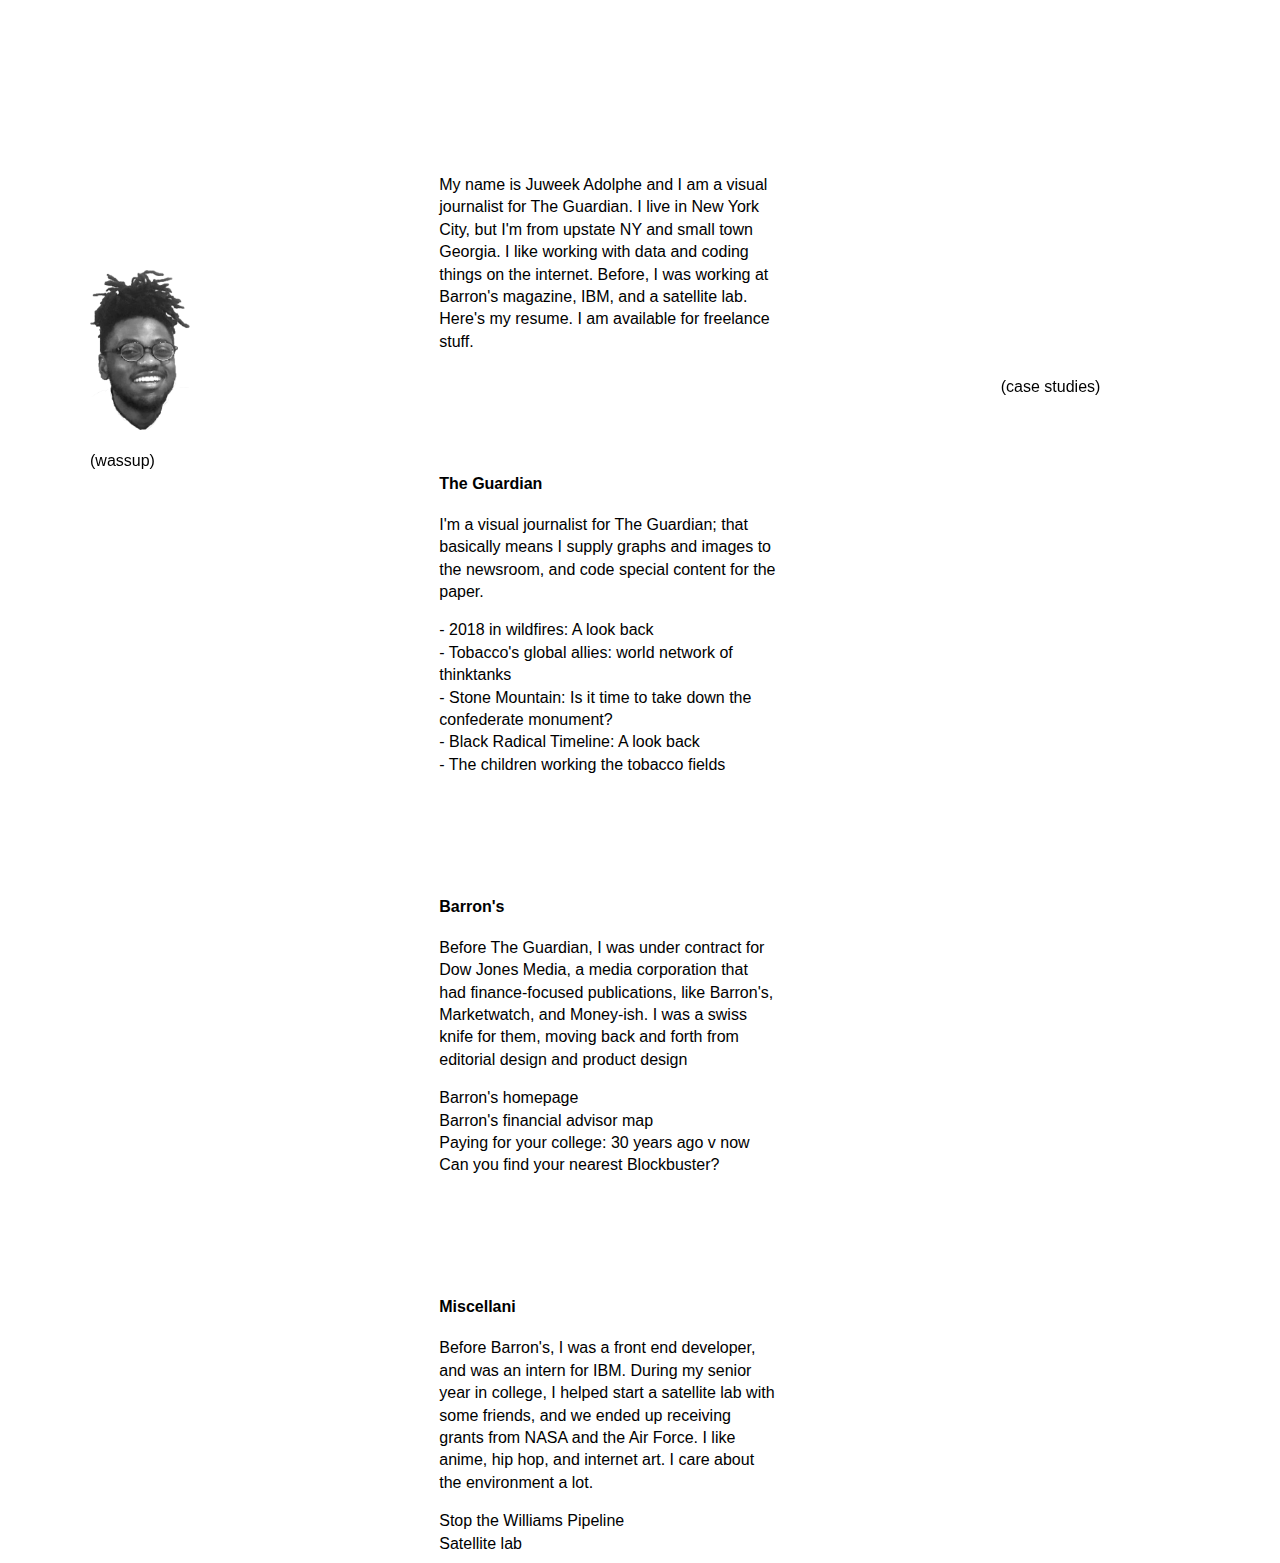
==== index.html @ 6930a3f5 "changed copy" ====
<!doctype html>

<html lang="en">
<head>
  <meta charset="utf-8">

  <title>Wassup</title>
  <meta name="description" content="Portfolio">
  <meta name="author" content="Juweek">

  <link rel="stylesheet" type="text/css" href="css/main.css">


  <!--[if lt IE 9]>
  <script src="https://cdnjs.cloudflare.com/ajax/libs/html5shiv/3.7.3/html5shiv.js"></script>
  <![endif]-->
</head>

<body>

  <div class="l-wrap">
    <div class="left-middle-right">
      <div class="grid-item left">
        <img src="./img/me.png">
        <p>(wassup)</p>
      </div>
      <div class="grid-item middle">
        <p>My name is Juweek Adolphe and I am a visual journalist for The Guardian. I live in New York City, but I'm from upstate NY and small town Georgia. I like working with data and coding things on the internet. Before, I was working at Barron's magazine, IBM, and a satellite lab. Here's my resume. I am available for freelance stuff.</p>
        <h4>The Guardian</h4>
        <p>I'm a visual journalist for The Guardian; that basically means I supply graphs and images to the newsroom, and code special content for the paper.</p>
        <ul>
            <li>- 2018 in wildfires: A look back</li>
        <li>- Tobacco's global allies: world network of thinktanks</li>
          <li>- Stone Mountain: Is it time to take down the confederate monument?</li>
          <li>- Black Radical Timeline: A look back</li>
          <li>- The children working the tobacco fields</li>
        </ul>
        <h4>Barron's</h4>
        <p>Before The Guardian, I was under contract for Dow Jones Media, a media corporation that had finance-focused publications, like Barron's, Marketwatch, and Money-ish. I was a swiss knife for them, moving back and forth from editorial design and product design</p>
        <ul>
          <li>Barron's homepage</li>
          <li>Barron's financial advisor map</li>
          <li>Paying for your college: 30 years ago v now</li>
          <li>Can you find your nearest Blockbuster?</li>
        </ul>
        <h4>Miscellani</h4>
        <p>Before Barron's, I was a front end developer, and was an intern for IBM. During my senior year in college, I helped start a satellite lab with some friends, and we ended up receiving grants from NASA and the Air Force. I like anime, hip hop, and internet art. I care about the environment a lot.</p>
        <ul>
        <li>Stop the Williams Pipeline</li>
          <li>Satellite lab</li>
        </ul>
      </div>
      <div class="grid-item right">
        <p>(case studies)</p>
      </div>

    </div>
  </div>

</body>
</html>
---- css/main.css ----
@font-face {
    font-family: 'Questrial';
    src: url('./fonts/questrial-regular-webfont.woff2') format('woff2'),
         url('./fonts/questrial-regular-webfont.woff') format('woff');
    font-weight: normal;
    font-style: normal;

}

html {
  box-sizing: border-box;
}

*,
*:before,
*:after {
  box-sizing: inherit;
}

.l-wrap {
  max-width: 1140px;
  margin-right: auto;
  margin-left: auto;
}

.left-middle-right:after {
  display: table;
  clear: both;
  content: ' ';
}

.grid-item {
  width: calc((100% - 40px * 3) / 3);
  margin-right: 20px;
  margin-left: 20px;
  float: left;
}

.left {
  width: 16.6%;
  float: left;
  position: sticky;
  top: 30%;
}

.middle {
  padding-top: 150px;
  padding-left: 120px;
  width: 40.2%;
  float: left;
}

.right {
  width: 16.6%;
  float: right;
  position: sticky;
  top: 40%;
}

h4 {
  padding-top: 100px;
}

ul {
  list-style-type: none;
  margin: 0;
  padding: 0;
}

p, ul {
font-family: 'Questrial', Arial, sans-serif;
font-weight:normal;
font-style:normal;
font-size: 1em;
line-height: 1.4em;
}

h4 {
font-family: 'Questrial', Arial, sans-serif;
font-weight: bold;
font-style:normal;
font-size: 1em;
}

img {
  width: 100px;
  height: 160px;
}
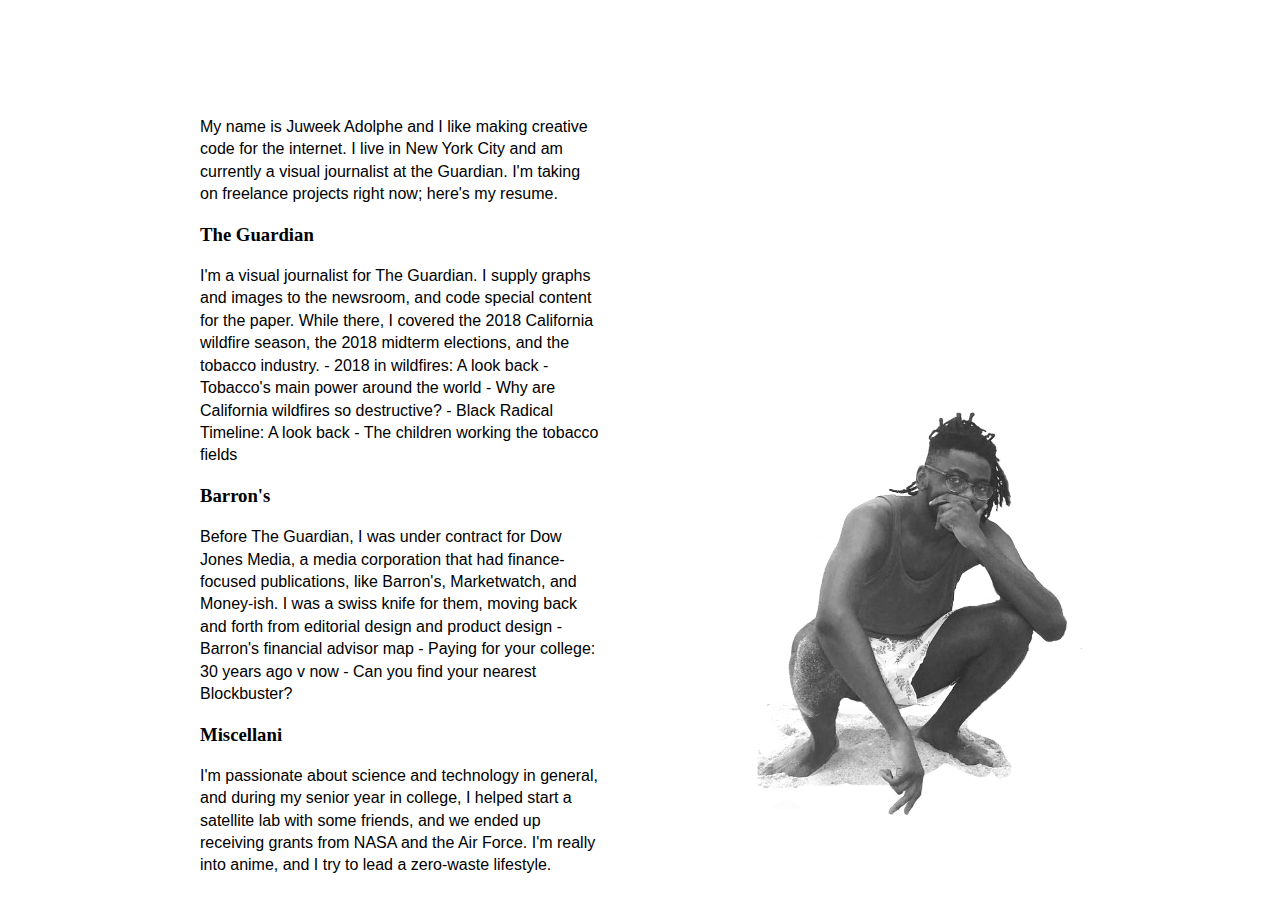
==== commit 7f48c461: "added images, rewrote copy" ====
--- a/index.html
+++ b/index.html
@@ -2,60 +2,51 @@
 
 <html lang="en">
 <head>
-  <meta charset="utf-8">
+    <meta charset="utf-8">
 
-  <title>Wassup</title>
-  <meta name="description" content="Portfolio">
-  <meta name="author" content="Juweek">
+    <title>Wassup</title>
+    <meta name="description" content="Portfolio">
+    <meta name="author" content="Juweek">
 
-  <link rel="stylesheet" type="text/css" href="css/main.css">
+    <link rel="stylesheet" type="text/css" href="css/main.css">
 
 
-  <!--[if lt IE 9]>
-  <script src="https://cdnjs.cloudflare.com/ajax/libs/html5shiv/3.7.3/html5shiv.js"></script>
-  <![endif]-->
+    <!--[if lt IE 9]>
+    <script src="https://cdnjs.cloudflare.com/ajax/libs/html5shiv/3.7.3/html5shiv.js"></script>
+    <![endif]-->
 </head>
 
 <body>
 
-  <div class="l-wrap">
-    <div class="left-middle-right">
-      <div class="grid-item left">
-        <img src="./img/me.png">
-        <p>(wassup)</p>
-      </div>
-      <div class="grid-item middle">
-        <p>My name is Juweek Adolphe and I am a visual journalist for The Guardian. I live in New York City, but I'm from upstate NY and small town Georgia. I like working with data and coding things on the internet. Before, I was working at Barron's magazine, IBM, and a satellite lab. Here's my resume. I am available for freelance stuff.</p>
-        <h4>The Guardian</h4>
-        <p>I'm a visual journalist for The Guardian; that basically means I supply graphs and images to the newsroom, and code special content for the paper.</p>
-        <ul>
-            <li>- 2018 in wildfires: A look back</li>
-        <li>- Tobacco's global allies: world network of thinktanks</li>
-          <li>- Stone Mountain: Is it time to take down the confederate monument?</li>
-          <li>- Black Radical Timeline: A look back</li>
-          <li>- The children working the tobacco fields</li>
-        </ul>
-        <h4>Barron's</h4>
-        <p>Before The Guardian, I was under contract for Dow Jones Media, a media corporation that had finance-focused publications, like Barron's, Marketwatch, and Money-ish. I was a swiss knife for them, moving back and forth from editorial design and product design</p>
-        <ul>
-          <li>Barron's homepage</li>
-          <li>Barron's financial advisor map</li>
-          <li>Paying for your college: 30 years ago v now</li>
-          <li>Can you find your nearest Blockbuster?</li>
-        </ul>
-        <h4>Miscellani</h4>
-        <p>Before Barron's, I was a front end developer, and was an intern for IBM. During my senior year in college, I helped start a satellite lab with some friends, and we ended up receiving grants from NASA and the Air Force. I like anime, hip hop, and internet art. I care about the environment a lot.</p>
-        <ul>
-        <li>Stop the Williams Pipeline</li>
-          <li>Satellite lab</li>
-        </ul>
-      </div>
-      <div class="grid-item right">
-        <p>(case studies)</p>
-      </div>
+    <div class="body_container">
+        <div class="fixed_image">
+            <img src="img/juweek.png">
+        </div>
+        <div class="content">
+            <p>My name is Juweek Adolphe and I like making creative code for the internet. I live in New York City and am currently a visual journalist at the Guardian. I'm taking on freelance projects right now; here's my resume.</p>
 
-    </div>
-  </div>
+            <h3>The Guardian</h3>
+            <p>I'm a visual journalist for The Guardian. I supply graphs and images to the newsroom, and code special content for the paper. While there, I covered the 2018 California wildfire season, the 2018 midterm elections, and the tobacco industry.
 
-</body>
-</html>
+                - 2018 in wildfires: A look back
+                - Tobacco's main power around the world
+                - Why are California wildfires so destructive?
+                - Black Radical Timeline: A look back
+                - The children working the tobacco fields</p>
+            </p>
+
+            <h3>Barron's</h3>
+            <p>Before The Guardian, I was under contract for Dow Jones Media, a media corporation that had finance-focused publications, like Barron's, Marketwatch, and Money-ish. I was a swiss knife for them, moving back and forth from editorial design and product design
+
+                - Barron's financial advisor map
+                - Paying for your college: 30 years ago v now
+                - Can you find your nearest Blockbuster?
+            </p>
+
+            <h3>Miscellani</h3>
+            <p>I'm passionate about science and technology in general, and during my senior year in college, I helped start a satellite lab with some friends, and we ended up receiving grants from NASA and the Air Force. I'm really into anime, and I try to lead a zero-waste lifestyle.
+            </p>
+        </div>
+
+    </body>
+    </html>
--- a/css/main.css
+++ b/css/main.css
@@ -82,7 +82,22 @@
 font-size: 1em;
 }
 
-img {
-  width: 100px;
-  height: 160px;
+.body_container {
+    display: flex;
+    flex-direction: column;
 }
+
+.content {
+    max-width: 400px;
+    position: absolute;
+    top: 100px;
+    left: 200px;
+}
+
+.fixed_image img {
+    position: absolute;
+    bottom: 0px;
+    right: 0;
+    max-height: 650px;
+
+}
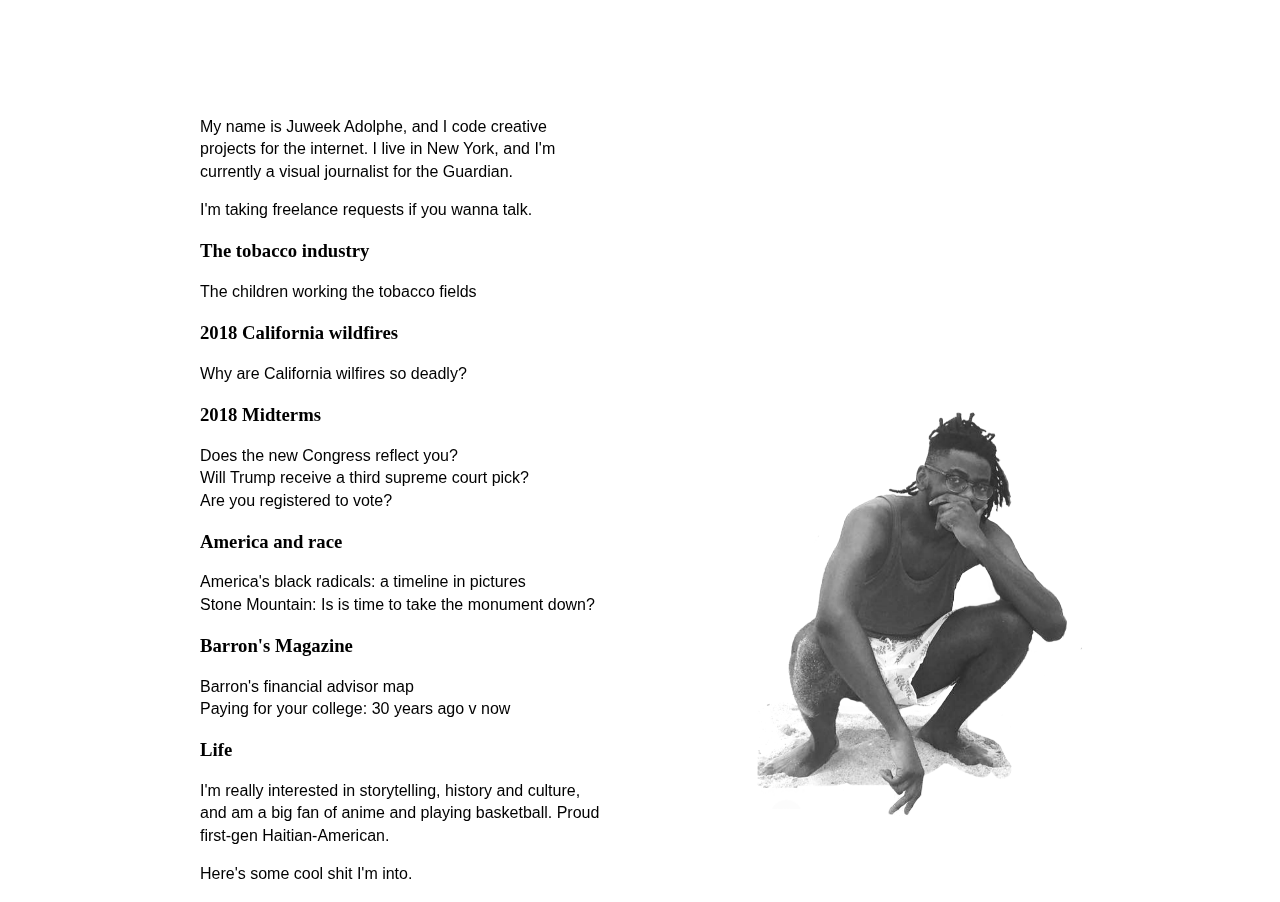
==== commit d29eb612: "changed content to be list" ====
--- a/index.html
+++ b/index.html
@@ -23,28 +23,42 @@
             <img src="img/juweek.png">
         </div>
         <div class="content">
-            <p>My name is Juweek Adolphe and I like making creative code for the internet. I live in New York City and am currently a visual journalist at the Guardian. I'm taking on freelance projects right now; here's my resume.</p>
+            <p>My name is Juweek Adolphe, and I code creative projects for the internet. I live in New York, and I'm currently a visual journalist for the Guardian.</p>
 
-            <h3>The Guardian</h3>
-            <p>I'm a visual journalist for The Guardian. I supply graphs and images to the newsroom, and code special content for the paper. While there, I covered the 2018 California wildfire season, the 2018 midterm elections, and the tobacco industry.
+            <p>I'm taking freelance requests if you wanna talk.</p>
 
-                - 2018 in wildfires: A look back
-                - Tobacco's main power around the world
-                - Why are California wildfires so destructive?
-                - Black Radical Timeline: A look back
-                - The children working the tobacco fields</p>
-            </p>
+            <h3>The tobacco industry</h3>
+            <ul>
+                <li>The children working the tobacco fields</li>
+            </ul>
 
-            <h3>Barron's</h3>
-            <p>Before The Guardian, I was under contract for Dow Jones Media, a media corporation that had finance-focused publications, like Barron's, Marketwatch, and Money-ish. I was a swiss knife for them, moving back and forth from editorial design and product design
+            <h3>2018 California wildfires</h3>
+            <ul>
+                <li>Why are California wilfires so deadly?</li>
+            </ul>
 
-                - Barron's financial advisor map
-                - Paying for your college: 30 years ago v now
-                - Can you find your nearest Blockbuster?
-            </p>
+            <h3>2018 Midterms</h3>
+            <ul>
+                <li>Does the new Congress reflect you?</li>
+                <li>Will Trump receive a third supreme court pick?</li>
+                <li>Are you registered to vote?</li>
+            </ul>
 
-            <h3>Miscellani</h3>
-            <p>I'm passionate about science and technology in general, and during my senior year in college, I helped start a satellite lab with some friends, and we ended up receiving grants from NASA and the Air Force. I'm really into anime, and I try to lead a zero-waste lifestyle.
+            <h3>America and race</h3>
+            <ul>
+                <li>America's black radicals: a timeline in pictures</li>
+                <li>Stone Mountain: Is is time to take the monument down?</li>
+            </ul>
+
+            <h3>Barron's Magazine</h3>
+            <ul>
+                <li>Barron's financial advisor map</li>
+                <li>Paying for your college: 30 years ago v now</li>
+            </ul>
+
+            <h3>Life</h3>
+            <p>I'm really interested in storytelling, history and culture, and am a big fan of anime and playing basketball. Proud first-gen Haitian-American.</p>
+            <p>Here's some cool shit I'm into.
             </p>
         </div>
 
--- a/css/main.css
+++ b/css/main.css
@@ -95,7 +95,7 @@
 }
 
 .fixed_image img {
-    position: absolute;
+    position: fixed;
     bottom: 0px;
     right: 0;
     max-height: 650px;
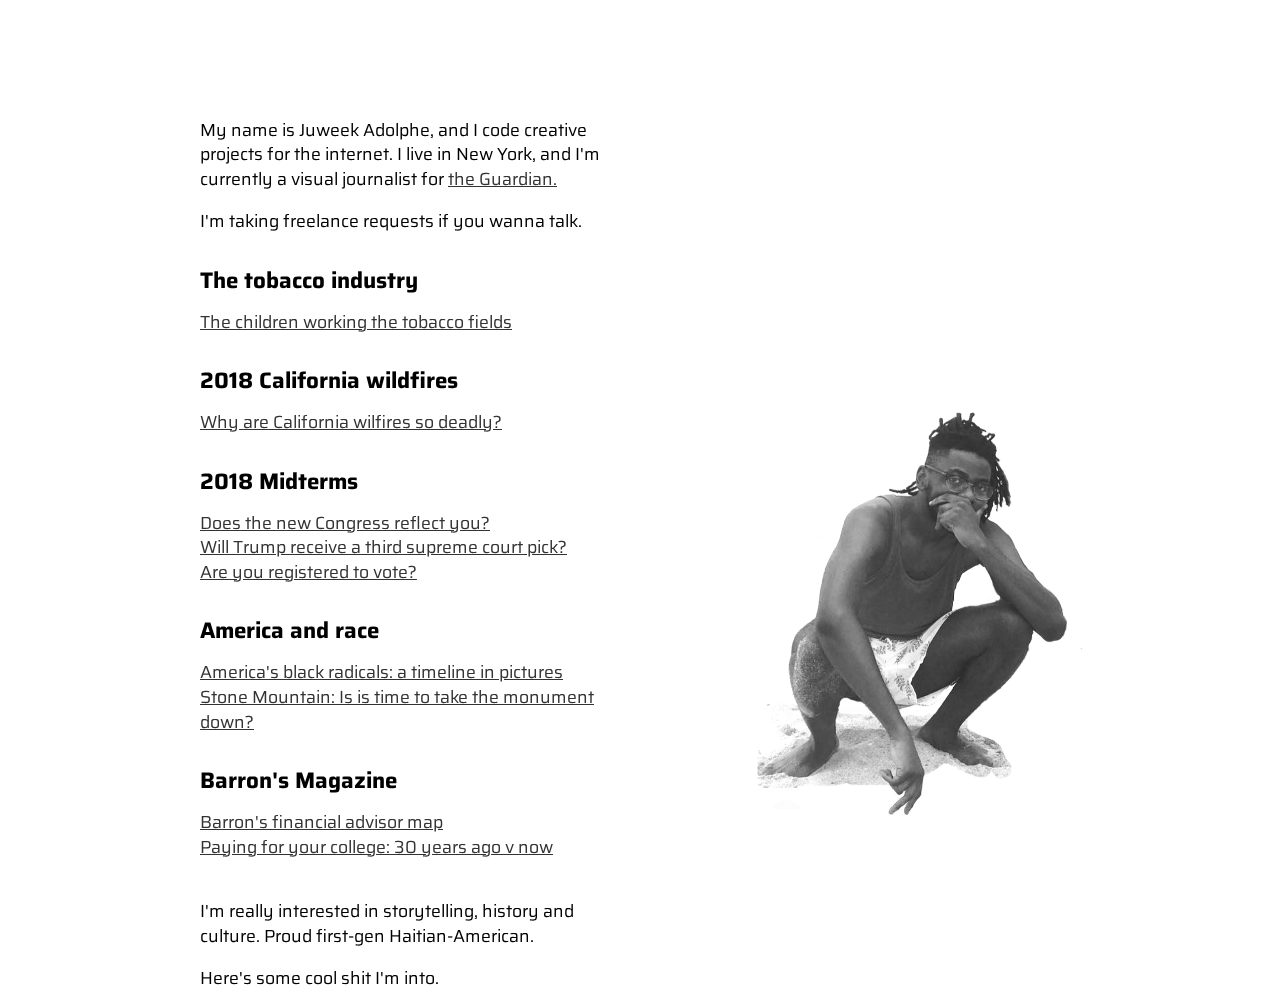
==== commit 663557d5: "added links and basic styling" ====
--- a/index.html
+++ b/index.html
@@ -9,6 +9,7 @@
     <meta name="author" content="Juweek">
 
     <link rel="stylesheet" type="text/css" href="css/main.css">
+    <link href="https://fonts.googleapis.com/css?family=Saira:400,700" rel="stylesheet">
 
 
     <!--[if lt IE 9]>
@@ -23,41 +24,40 @@
             <img src="img/juweek.png">
         </div>
         <div class="content">
-            <p>My name is Juweek Adolphe, and I code creative projects for the internet. I live in New York, and I'm currently a visual journalist for the Guardian.</p>
+            <p>My name is Juweek Adolphe, and I code creative projects for the internet. I live in New York, and I'm currently a visual journalist for <a href="https://www.theguardian.com/us">the Guardian.</a></p>
 
             <p>I'm taking freelance requests if you wanna talk.</p>
 
             <h3>The tobacco industry</h3>
             <ul>
-                <li>The children working the tobacco fields</li>
+                <li><a href="https://www.theguardian.com/world/ng-interactive/2018/jun/25/tobacco-industry-child-labour-malawi-special-report">The children working the tobacco fields</a></li>
             </ul>
 
             <h3>2018 California wildfires</h3>
             <ul>
-                <li>Why are California wilfires so deadly?</li>
+                <li><a href="https://www.theguardian.com/world/ng-interactive/2018/sep/20/why-are-california-wildfires-so-bad-interactive">Why are California wilfires so deadly?</a></li>
             </ul>
 
             <h3>2018 Midterms</h3>
             <ul>
-                <li>Does the new Congress reflect you?</li>
-                <li>Will Trump receive a third supreme court pick?</li>
-                <li>Are you registered to vote?</li>
+                <li><a href="https://www.theguardian.com/us-news/ng-interactive/2018/nov/15/new-congress-us-house-of-representatives-senate">Does the new Congress reflect you?</a></li>
+                <li><a href="https://www.theguardian.com/law/ng-interactive/2018/jul/09/supreme-court-justice-trump-third-pick-possible">Will Trump receive a third supreme court pick?</a></li>
+                <li><a href="https://www.theguardian.com/us-news/ng-interactive/2018/sep/17/voter-registration-midterms-2018-how-to#alabama">Are you registered to vote?</a></li>
             </ul>
 
             <h3>America and race</h3>
             <ul>
-                <li>America's black radicals: a timeline in pictures</li>
-                <li>Stone Mountain: Is is time to take the monument down?</li>
+                <li><a href="https://www.theguardian.com/us-news/ng-interactive/2018/jul/30/america-black-radicals-timeline-in-pictures">America's black radicals: a timeline in pictures</a></li>
+                <li><a href="https://www.theguardian.com/cities/ng-interactive/2018/oct/24/stone-mountain-is-it-time-to-remove-americas-biggest-confederate-memorial">Stone Mountain: Is is time to take the monument down?</a></li>
             </ul>
 
             <h3>Barron's Magazine</h3>
             <ul>
-                <li>Barron's financial advisor map</li>
-                <li>Paying for your college: 30 years ago v now</li>
+                <li><a href="https://www.barrons.com/directory?mod=BOL_HP_FAD">Barron's financial advisor map</a></li>
+                <li><a href="https://www.marketwatch.com/graphics/college-debt-now-and-then/">Paying for your college: 30 years ago v now</a></li>
             </ul>
 
-            <h3>Life</h3>
-            <p>I'm really interested in storytelling, history and culture, and am a big fan of anime and playing basketball. Proud first-gen Haitian-American.</p>
+            <p>I'm really interested in storytelling, history and culture. Proud first-gen Haitian-American.</p>
             <p>Here's some cool shit I'm into.
             </p>
         </div>
--- a/css/main.css
+++ b/css/main.css
@@ -68,18 +68,32 @@
 }
 
 p, ul {
-font-family: 'Questrial', Arial, sans-serif;
+font-family: 'Saira', Arial, sans-serif;
 font-weight:normal;
 font-style:normal;
-font-size: 1em;
+font-size: 1.1em;
 line-height: 1.4em;
 }
 
-h4 {
-font-family: 'Questrial', Arial, sans-serif;
+ul{
+    margin-bottom: 40px;
+}
+
+a, a:visited {
+    color: #333333;
+}
+
+a:hover {
+    color: #F95659;
+}
+
+h3 {
+font-family: 'Saira', Arial, sans-serif;
 font-weight: bold;
 font-style:normal;
-font-size: 1em;
+font-size: 1.4em;
+line-height: .6em;
+margin-top: 40px;
 }
 
 .body_container {
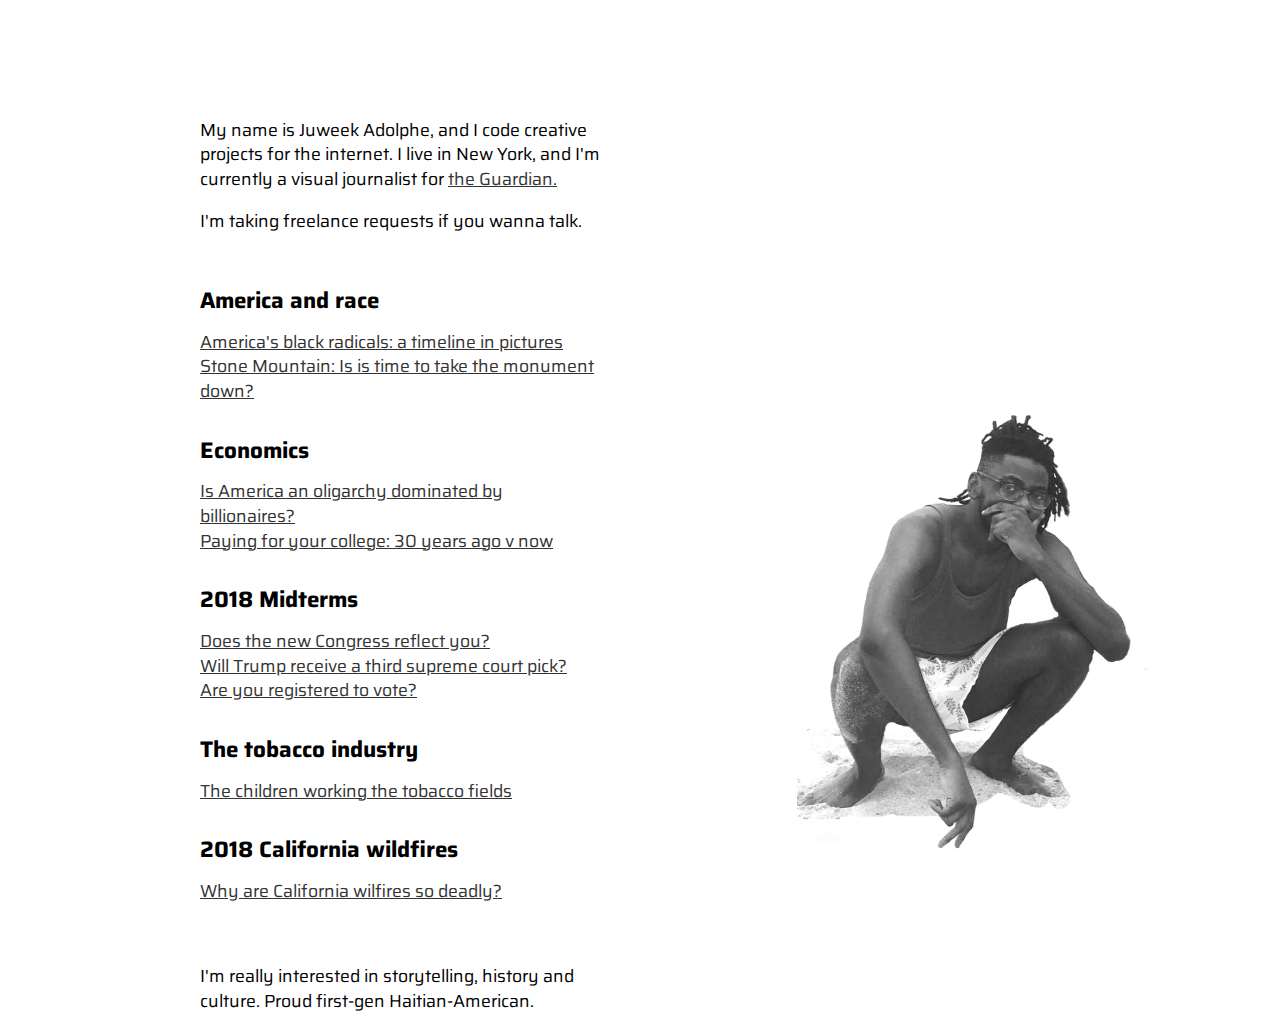
==== commit b424486d: "copy changes" ====
--- a/index.html
+++ b/index.html
@@ -28,39 +28,40 @@
 
             <p>I'm taking freelance requests if you wanna talk.</p>
 
-            <h3>The tobacco industry</h3>
-            <ul>
-                <li><a href="https://www.theguardian.com/world/ng-interactive/2018/jun/25/tobacco-industry-child-labour-malawi-special-report">The children working the tobacco fields</a></li>
-            </ul>
+            <div class="portfolio">
+                <h3>America and race</h3>
+                <ul>
+                    <li><a href="https://www.theguardian.com/us-news/ng-interactive/2018/jul/30/america-black-radicals-timeline-in-pictures">America's black radicals: a timeline in pictures</a></li>
+                    <li><a href="https://www.theguardian.com/cities/ng-interactive/2018/oct/24/stone-mountain-is-it-time-to-remove-americas-biggest-confederate-memorial">Stone Mountain: Is is time to take the monument down?</a></li>
+                </ul>
 
-            <h3>2018 California wildfires</h3>
-            <ul>
-                <li><a href="https://www.theguardian.com/world/ng-interactive/2018/sep/20/why-are-california-wildfires-so-bad-interactive">Why are California wilfires so deadly?</a></li>
-            </ul>
+                <h3>Economics</h3>
+                <ul>
+                    <li><a href="https://www.theguardian.com/us-news/ng-interactive/2018/sep/26/america-oligarchy-dominated-billionaires-big-money-series">Is America an oligarchy dominated by billionaires?</a></li>
+                    <li><a href="https://www.marketwatch.com/graphics/college-debt-now-and-then/">Paying for your college: 30 years ago v now</a></li>
+                </ul>
 
-            <h3>2018 Midterms</h3>
-            <ul>
-                <li><a href="https://www.theguardian.com/us-news/ng-interactive/2018/nov/15/new-congress-us-house-of-representatives-senate">Does the new Congress reflect you?</a></li>
-                <li><a href="https://www.theguardian.com/law/ng-interactive/2018/jul/09/supreme-court-justice-trump-third-pick-possible">Will Trump receive a third supreme court pick?</a></li>
-                <li><a href="https://www.theguardian.com/us-news/ng-interactive/2018/sep/17/voter-registration-midterms-2018-how-to#alabama">Are you registered to vote?</a></li>
-            </ul>
+                <h3>2018 Midterms</h3>
+                <ul>
+                    <li><a href="https://www.theguardian.com/us-news/ng-interactive/2018/nov/15/new-congress-us-house-of-representatives-senate">Does the new Congress reflect you?</a></li>
+                    <li><a href="https://www.theguardian.com/law/ng-interactive/2018/jul/09/supreme-court-justice-trump-third-pick-possible">Will Trump receive a third supreme court pick?</a></li>
+                    <li><a href="https://www.theguardian.com/us-news/ng-interactive/2018/sep/17/voter-registration-midterms-2018-how-to#alabama">Are you registered to vote?</a></li>
+                </ul>
 
-            <h3>America and race</h3>
-            <ul>
-                <li><a href="https://www.theguardian.com/us-news/ng-interactive/2018/jul/30/america-black-radicals-timeline-in-pictures">America's black radicals: a timeline in pictures</a></li>
-                <li><a href="https://www.theguardian.com/cities/ng-interactive/2018/oct/24/stone-mountain-is-it-time-to-remove-americas-biggest-confederate-memorial">Stone Mountain: Is is time to take the monument down?</a></li>
-            </ul>
+                <h3>The tobacco industry</h3>
+                <ul>
+                    <li><a href="https://www.theguardian.com/world/ng-interactive/2018/jun/25/tobacco-industry-child-labour-malawi-special-report">The children working the tobacco fields</a></li>
+                </ul>
 
-            <h3>Barron's Magazine</h3>
-            <ul>
-                <li><a href="https://www.barrons.com/directory?mod=BOL_HP_FAD">Barron's financial advisor map</a></li>
-                <li><a href="https://www.marketwatch.com/graphics/college-debt-now-and-then/">Paying for your college: 30 years ago v now</a></li>
-            </ul>
+                <h3>2018 California wildfires</h3>
+                <ul>
+                    <li><a href="https://www.theguardian.com/world/ng-interactive/2018/sep/20/why-are-california-wildfires-so-bad-interactive">Why are California wilfires so deadly?</a></li>
+                </ul>
+                    </div>
 
-            <p>I'm really interested in storytelling, history and culture. Proud first-gen Haitian-American.</p>
-            <p>Here's some cool shit I'm into.
-            </p>
+                    <p>I'm really interested in storytelling, history and culture. Proud first-gen Haitian-American.</p>
+            </div>
         </div>
 
-    </body>
-    </html>
+            </body>
+            </html>
--- a/css/main.css
+++ b/css/main.css
@@ -106,12 +106,18 @@
     position: absolute;
     top: 100px;
     left: 200px;
+    margin-bottom: 140px;
 }
 
 .fixed_image img {
     position: fixed;
-    bottom: 0px;
-    right: 0;
-    max-height: 650px;
+    bottom: -40px;
+    right: -80px;
+    max-height: 700px;
 
 }
+
+.portfolio {
+    margin-top: 60px;
+    margin-bottom: 60px;
+}
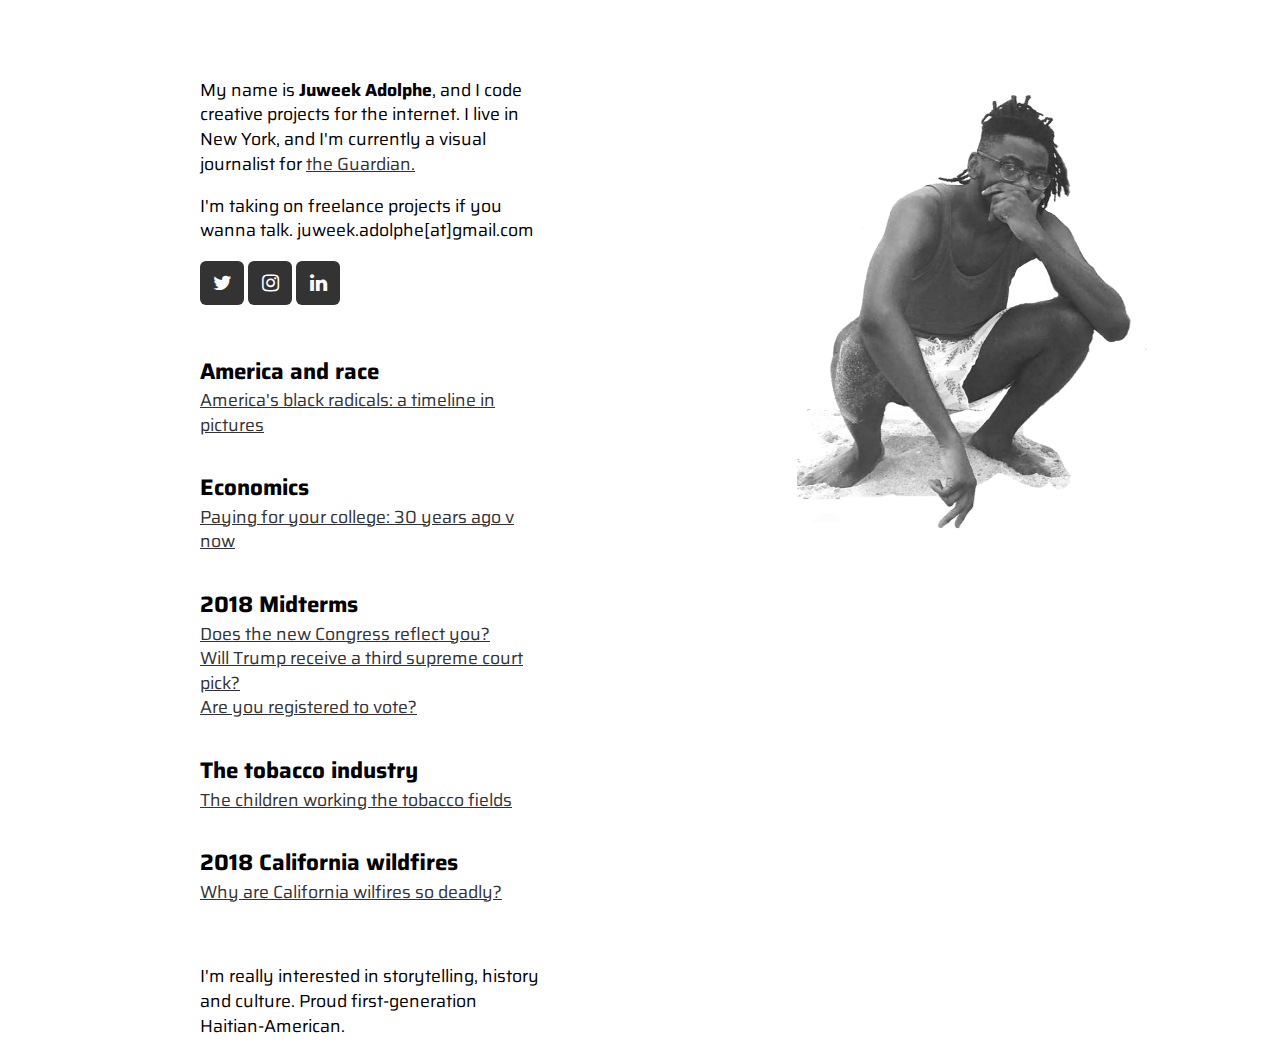
==== commit cce43594: "mobile sizing, some other stuff" ====
--- a/index.html
+++ b/index.html
@@ -8,6 +8,7 @@
     <meta name="description" content="Portfolio">
     <meta name="author" content="Juweek">
 
+    <link rel="stylesheet" href="https://cdnjs.cloudflare.com/ajax/libs/font-awesome/4.7.0/css/font-awesome.min.css">
     <link rel="stylesheet" type="text/css" href="css/main.css">
     <link href="https://fonts.googleapis.com/css?family=Saira:400,700" rel="stylesheet">
 
@@ -24,42 +25,44 @@
             <img src="img/juweek.png">
         </div>
         <div class="content">
-            <p>My name is Juweek Adolphe, and I code creative projects for the internet. I live in New York, and I'm currently a visual journalist for <a href="https://www.theguardian.com/us">the Guardian.</a></p>
+            <p>My name is <b>Juweek Adolphe</b>, and I code creative projects for the internet. I live in New York, and I'm currently a visual journalist for <a href="https://www.theguardian.com/us">the Guardian.</a></p>
 
-            <p>I'm taking freelance requests if you wanna talk.</p>
+            <p>I'm taking on freelance projects if you wanna talk. juweek.adolphe[at]gmail.com</p>
+
+            <a href="https://twitter.com/tonytonyjuju" target="_blank" class="fa fa-twitter"></a>
+            <a href="https://www.instagram.com/juweek/" target="_blank" class="fa fa-instagram"></a>
+            <a href="https://www.linkedin.com/in/juweek/" target="_blank" class="fa fa-linkedin"></a>
 
             <div class="portfolio">
                 <h3>America and race</h3>
                 <ul>
-                    <li><a href="https://www.theguardian.com/us-news/ng-interactive/2018/jul/30/america-black-radicals-timeline-in-pictures">America's black radicals: a timeline in pictures</a></li>
-                    <li><a href="https://www.theguardian.com/cities/ng-interactive/2018/oct/24/stone-mountain-is-it-time-to-remove-americas-biggest-confederate-memorial">Stone Mountain: Is is time to take the monument down?</a></li>
+                    <li><a href="https://www.theguardian.com/us-news/ng-interactive/2018/jul/30/america-black-radicals-timeline-in-pictures" target="_blank">America's black radicals: a timeline in pictures</a></li>
                 </ul>
 
                 <h3>Economics</h3>
                 <ul>
-                    <li><a href="https://www.theguardian.com/us-news/ng-interactive/2018/sep/26/america-oligarchy-dominated-billionaires-big-money-series">Is America an oligarchy dominated by billionaires?</a></li>
-                    <li><a href="https://www.marketwatch.com/graphics/college-debt-now-and-then/">Paying for your college: 30 years ago v now</a></li>
+                    <li><a href="https://www.marketwatch.com/graphics/college-debt-now-and-then/" target="_blank">Paying for your college: 30 years ago v now</a></li>
                 </ul>
 
                 <h3>2018 Midterms</h3>
                 <ul>
-                    <li><a href="https://www.theguardian.com/us-news/ng-interactive/2018/nov/15/new-congress-us-house-of-representatives-senate">Does the new Congress reflect you?</a></li>
-                    <li><a href="https://www.theguardian.com/law/ng-interactive/2018/jul/09/supreme-court-justice-trump-third-pick-possible">Will Trump receive a third supreme court pick?</a></li>
-                    <li><a href="https://www.theguardian.com/us-news/ng-interactive/2018/sep/17/voter-registration-midterms-2018-how-to#alabama">Are you registered to vote?</a></li>
+                    <li><a href="https://www.theguardian.com/us-news/ng-interactive/2018/nov/15/new-congress-us-house-of-representatives-senate" target="_blank">Does the new Congress reflect you?</a></li>
+                    <li><a href="https://www.theguardian.com/law/ng-interactive/2018/jul/09/supreme-court-justice-trump-third-pick-possible" target="_blank">Will Trump receive a third supreme court pick?</a></li>
+                    <li><a href="https://www.theguardian.com/us-news/ng-interactive/2018/sep/17/voter-registration-midterms-2018-how-to#alabama" target="_blank">Are you registered to vote?</a></li>
                 </ul>
 
                 <h3>The tobacco industry</h3>
                 <ul>
-                    <li><a href="https://www.theguardian.com/world/ng-interactive/2018/jun/25/tobacco-industry-child-labour-malawi-special-report">The children working the tobacco fields</a></li>
+                    <li><a href="https://www.theguardian.com/world/ng-interactive/2018/jun/25/tobacco-industry-child-labour-malawi-special-report" target="_blank">The children working the tobacco fields</a></li>
                 </ul>
 
                 <h3>2018 California wildfires</h3>
                 <ul>
-                    <li><a href="https://www.theguardian.com/world/ng-interactive/2018/sep/20/why-are-california-wildfires-so-bad-interactive">Why are California wilfires so deadly?</a></li>
+                    <li><a href="https://www.theguardian.com/world/ng-interactive/2018/sep/20/why-are-california-wildfires-so-bad-interactive" target="_blank">Why are California wilfires so deadly?</a></li>
                 </ul>
                     </div>
 
-                    <p>I'm really interested in storytelling, history and culture. Proud first-gen Haitian-American.</p>
+                    <p>I'm really interested in storytelling, history and culture. Proud first-generation Haitian-American.</p>
             </div>
         </div>
 
--- a/css/main.css
+++ b/css/main.css
@@ -93,7 +93,8 @@
 font-style:normal;
 font-size: 1.4em;
 line-height: .6em;
-margin-top: 40px;
+margin-top: 44px;
+margin-bottom: 10px;
 }
 
 .body_container {
@@ -101,23 +102,85 @@
     flex-direction: column;
 }
 
-.content {
-    max-width: 400px;
-    position: absolute;
-    top: 100px;
-    left: 200px;
-    margin-bottom: 140px;
+@media only screen and (min-width: 320px)  {
+    .content {
+        top: -140px;
+        max-width: 96%;
+        position: relative;
+        margin-top: 20px;
+    }
 }
 
-.fixed_image img {
-    position: fixed;
-    bottom: -40px;
-    right: -80px;
-    max-height: 700px;
 
+@media only screen and (min-width: 520px)  {
+    .content {
+        top: 0px;
+        max-width: 340px;
+        left: 40px;
+    }
+}
+
+@media only screen and (min-width: 840px)  {
+    .content {
+        left: 140px;
+        position: absolute;
+        top: 40px;
+        margin-bottom: 140px;
+    }
+}
+
+@media only screen and (min-width: 920px)  {
+    .content {
+        left: 200px;
+    }
+}
+
+@media only screen and (min-width: 320px)  {
+    .fixed_image img {
+        top:-80px;
+        position: relative;
+        max-height: 350px;
+    }
+}
+
+@media only screen and (min-width: 520px)  {
+    .fixed_image img {
+        position: fixed;
+        bottom: -40px;
+        right: -80px;
+        max-height: 500px;
+    }
+}
+
+@media only screen and (min-width: 840px)  {
+    .fixed_image img {
+        position: fixed;
+        bottom: -40px;
+        right: -80px;
+        max-height: 700px;
+    }
 }
 
 .portfolio {
     margin-top: 60px;
     margin-bottom: 60px;
 }
+
+.fa {
+  padding: 12px;
+  font-size: 20px;
+  width: 44px;
+  text-align: center;
+  text-decoration: none;
+  background: #333333;
+  color: white;
+  border-radius: 6px;
+}
+
+.fa:visited {
+    color: #fff;
+}
+
+.fa:hover {
+  opacity: 0.7;
+}
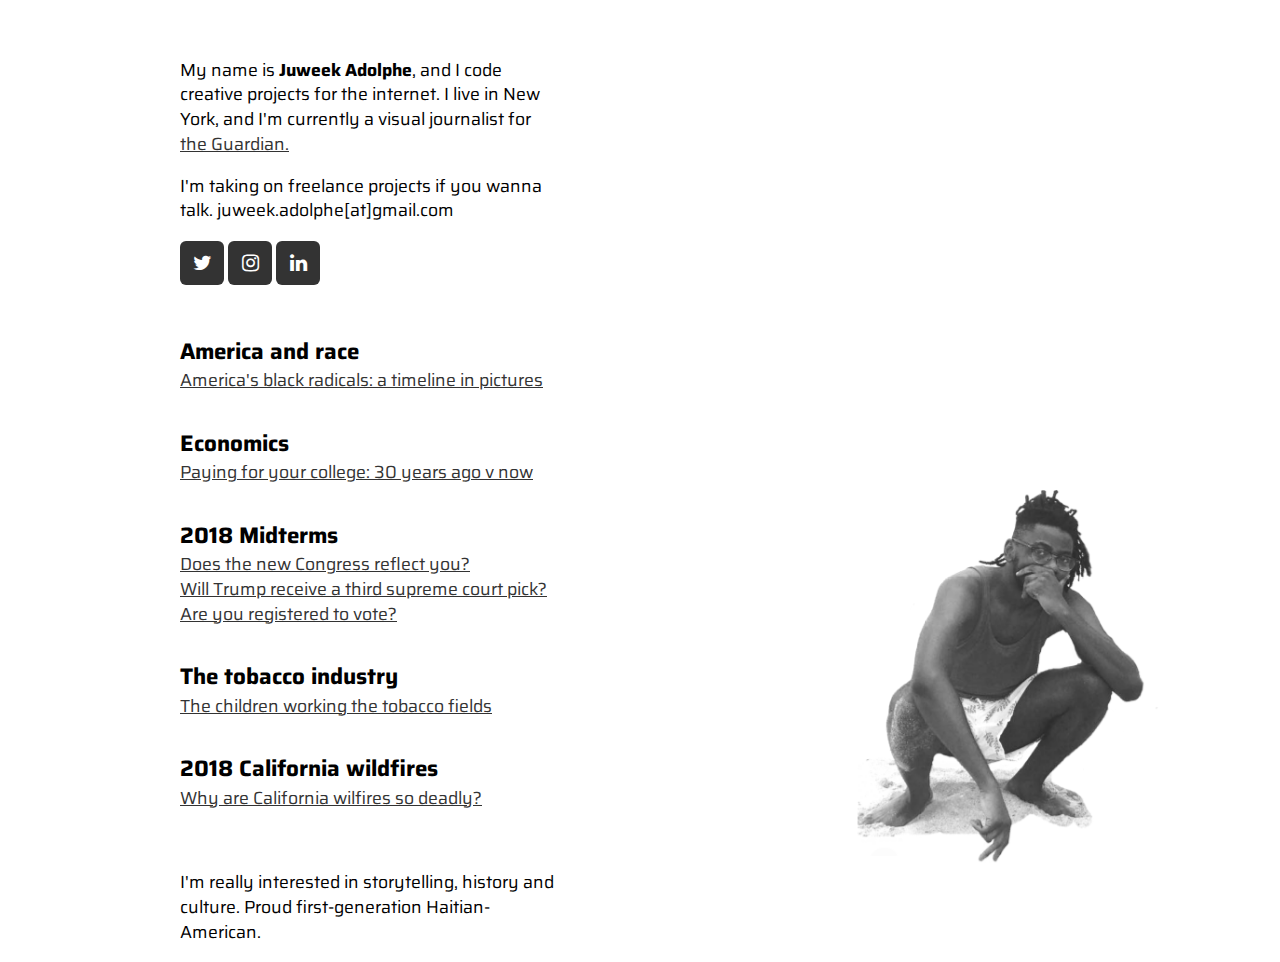
==== commit 835cf62b: "added favicon" ====
--- a/index.html
+++ b/index.html
@@ -12,6 +12,13 @@
     <link rel="stylesheet" type="text/css" href="css/main.css">
     <link href="https://fonts.googleapis.com/css?family=Saira:400,700" rel="stylesheet">
 
+    <link rel="apple-touch-icon" sizes="180x180" href="img/icons/apple-touch-icon.png">
+    <link rel="icon" type="image/png" sizes="32x32" href="img/icons//favicon-32x32.png">
+    <link rel="icon" type="image/png" sizes="16x16" href="img/icons//favicon-16x16.png">
+    <link rel="manifest" href="img/icons//site.webmanifest">
+    <link rel="mask-icon" href="img/icons//safari-pinned-tab.svg" color="#5bbad5">
+    <meta name="msapplication-TileColor" content="#da532c">
+    <meta name="theme-color" content="#ffffff">
 
     <!--[if lt IE 9]>
     <script src="https://cdnjs.cloudflare.com/ajax/libs/html5shiv/3.7.3/html5shiv.js"></script>
@@ -60,11 +67,11 @@
                 <ul>
                     <li><a href="https://www.theguardian.com/world/ng-interactive/2018/sep/20/why-are-california-wildfires-so-bad-interactive" target="_blank">Why are California wilfires so deadly?</a></li>
                 </ul>
-                    </div>
+            </div>
 
-                    <p>I'm really interested in storytelling, history and culture. Proud first-generation Haitian-American.</p>
-            </div>
+            <p>I'm really interested in storytelling, history and culture. Proud first-generation Haitian-American.</p>
         </div>
+    </div>
 
-            </body>
-            </html>
+</body>
+</html>
--- a/css/main.css
+++ b/css/main.css
@@ -102,62 +102,66 @@
     flex-direction: column;
 }
 
-@media only screen and (min-width: 320px)  {
+.content {
+    left: 180px;
+    top: 40px;
+    position: absolute;
+    margin-bottom: 140px;
+    max-width: 380px;
+}
+
+.fixed_image img {
+    position: fixed;
+    bottom: -40px;
+    right: -60px;
+    max-height: 600px
+}
+
+@media all and (max-width: 820px)  {
+    .content {
+        left: 60px;
+        top: 40px;
+        position: absolute;
+        margin-bottom: 140px;
+        max-width: 300px;
+    }
+
+    .fixed_image img {
+        position: fixed;
+        bottom: -40px;
+        right: -80px;
+        max-height: 500px
+    }
+}
+
+@media all and (max-width: 620px)  {
+    .content {
+        top: 0px;
+        max-width: 320px;
+        position: absolute;
+        margin-top: 20px;
+        left: 20px;
+    }
+
+    .fixed_image img {
+        bottom: -40px;
+        position: fixed;
+        max-height: 300px;
+    }
+}
+
+@media all and (max-width: 480px)  {
     .content {
         top: -140px;
-        max-width: 96%;
+        max-width: 100%;
         position: relative;
         margin-top: 20px;
     }
-}
 
-
-@media only screen and (min-width: 520px)  {
-    .content {
-        top: 0px;
-        max-width: 340px;
-        left: 40px;
-    }
-}
-
-@media only screen and (min-width: 840px)  {
-    .content {
-        left: 140px;
-        position: absolute;
-        top: 40px;
-        margin-bottom: 140px;
-    }
-}
-
-@media only screen and (min-width: 920px)  {
-    .content {
-        left: 200px;
-    }
-}
-
-@media only screen and (min-width: 320px)  {
     .fixed_image img {
         top:-80px;
         position: relative;
         max-height: 350px;
-    }
-}
-
-@media only screen and (min-width: 520px)  {
-    .fixed_image img {
-        position: fixed;
-        bottom: -40px;
-        right: -80px;
-        max-height: 500px;
-    }
-}
-
-@media only screen and (min-width: 840px)  {
-    .fixed_image img {
-        position: fixed;
-        bottom: -40px;
-        right: -80px;
-        max-height: 700px;
     }
 }
 
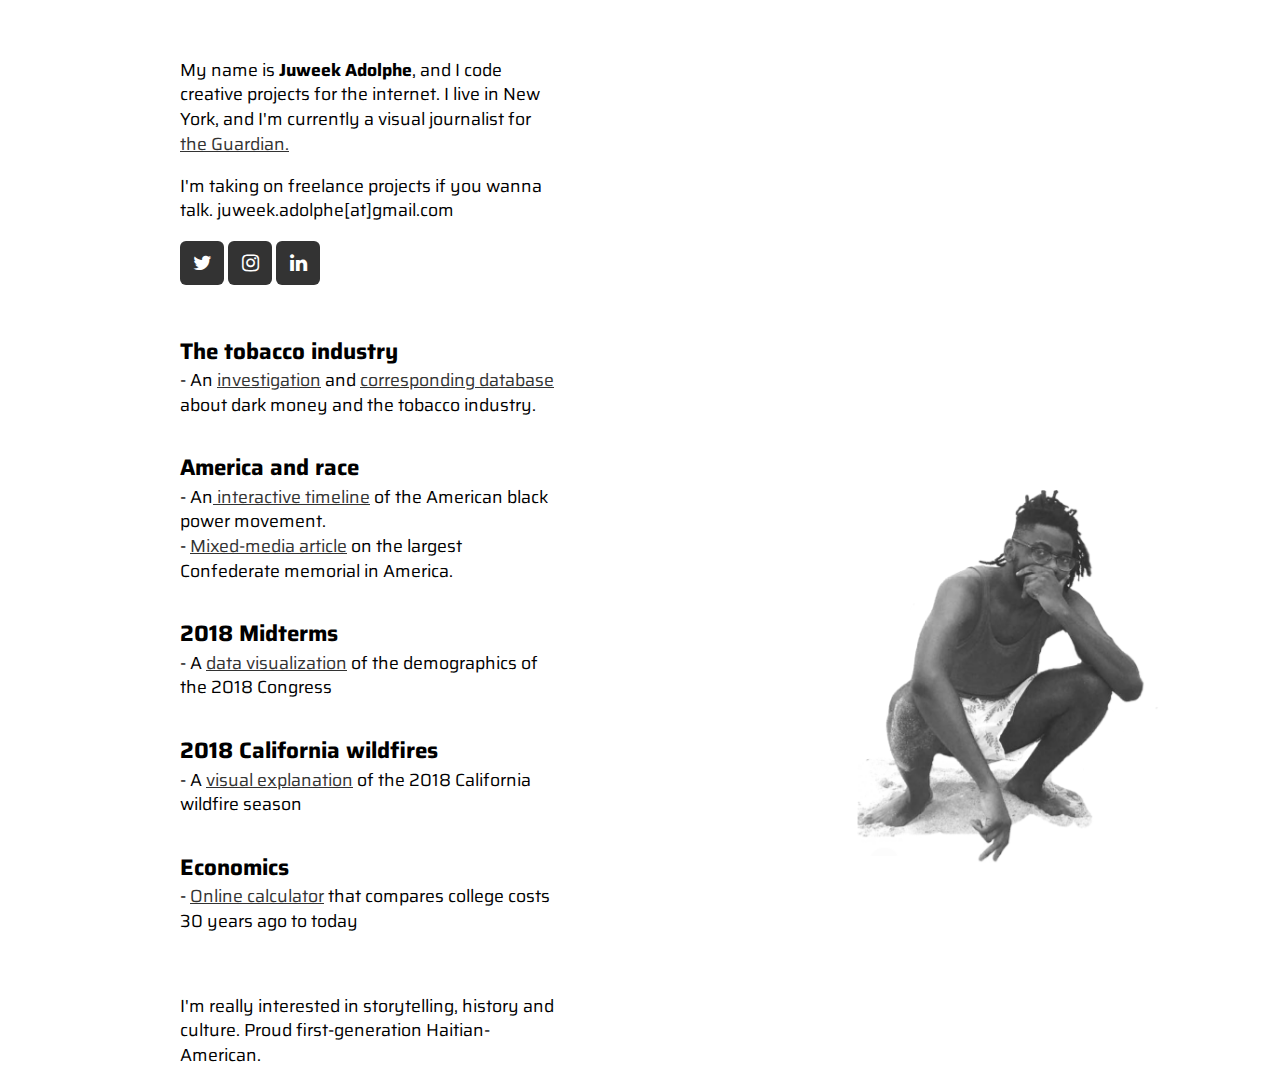
==== commit f06170c0: "added new projs" ====
--- a/index.html
+++ b/index.html
@@ -41,31 +41,31 @@
             <a href="https://www.linkedin.com/in/juweek/" target="_blank" class="fa fa-linkedin"></a>
 
             <div class="portfolio">
+                <h3>The tobacco industry</h3>
+                <ul>
+                    <li>- An <a href="https://www.theguardian.com/business/ng-interactive/2019/jan/23/free-market-thinktanks-tobacco-industry" target="_blank">investigation</a> and
+                    <a href="https://www.theguardian.com/world/ng-interactive/2019/jan/23/free-market-thinktanks-tobacco-control-polices-database#null/?null" target="_blank">corresponding database</a> about dark money and the tobacco industry.</li>
+                </ul>
+
                 <h3>America and race</h3>
                 <ul>
-                    <li><a href="https://www.theguardian.com/us-news/ng-interactive/2018/jul/30/america-black-radicals-timeline-in-pictures" target="_blank">America's black radicals: a timeline in pictures</a></li>
+                    <li>- An<a href="https://www.theguardian.com/us-news/ng-interactive/2018/jul/30/america-black-radicals-timeline-in-pictures" target="_blank"> interactive timeline</a> of the American black power movement.</a></li>
+                    <li>- <a href="https://www.theguardian.com/cities/ng-interactive/2018/oct/24/stone-mountain-is-it-time-to-remove-americas-biggest-confederate-memorial" target="_blank">Mixed-media article</a> on the largest Confederate memorial in America.</li>
+                </ul>
+
+                <h3>2018 Midterms</h3>
+                <ul>
+                    <li>- A <a href="https://www.theguardian.com/us-news/ng-interactive/2018/nov/15/new-congress-us-house-of-representatives-senate" target="_blank">data visualization</a> of the demographics of the 2018 Congress</li>
+                </ul>
+
+                <h3>2018 California wildfires</h3>
+                <ul>
+                    <li>- A <a href="https://www.theguardian.com/world/ng-interactive/2018/sep/20/why-are-california-wildfires-so-bad-interactive" target="_blank">visual explanation</a> of the 2018 California wildfire season</a></li>
                 </ul>
 
                 <h3>Economics</h3>
                 <ul>
-                    <li><a href="https://www.marketwatch.com/graphics/college-debt-now-and-then/" target="_blank">Paying for your college: 30 years ago v now</a></li>
-                </ul>
-
-                <h3>2018 Midterms</h3>
-                <ul>
-                    <li><a href="https://www.theguardian.com/us-news/ng-interactive/2018/nov/15/new-congress-us-house-of-representatives-senate" target="_blank">Does the new Congress reflect you?</a></li>
-                    <li><a href="https://www.theguardian.com/law/ng-interactive/2018/jul/09/supreme-court-justice-trump-third-pick-possible" target="_blank">Will Trump receive a third supreme court pick?</a></li>
-                    <li><a href="https://www.theguardian.com/us-news/ng-interactive/2018/sep/17/voter-registration-midterms-2018-how-to#alabama" target="_blank">Are you registered to vote?</a></li>
-                </ul>
-
-                <h3>The tobacco industry</h3>
-                <ul>
-                    <li><a href="https://www.theguardian.com/world/ng-interactive/2018/jun/25/tobacco-industry-child-labour-malawi-special-report" target="_blank">The children working the tobacco fields</a></li>
-                </ul>
-
-                <h3>2018 California wildfires</h3>
-                <ul>
-                    <li><a href="https://www.theguardian.com/world/ng-interactive/2018/sep/20/why-are-california-wildfires-so-bad-interactive" target="_blank">Why are California wilfires so deadly?</a></li>
+                    <li>- <a href="https://www.marketwatch.com/graphics/college-debt-now-and-then/" target="_blank">Online calculator</a> that compares college costs 30 years ago to today</li>
                 </ul>
             </div>
 
